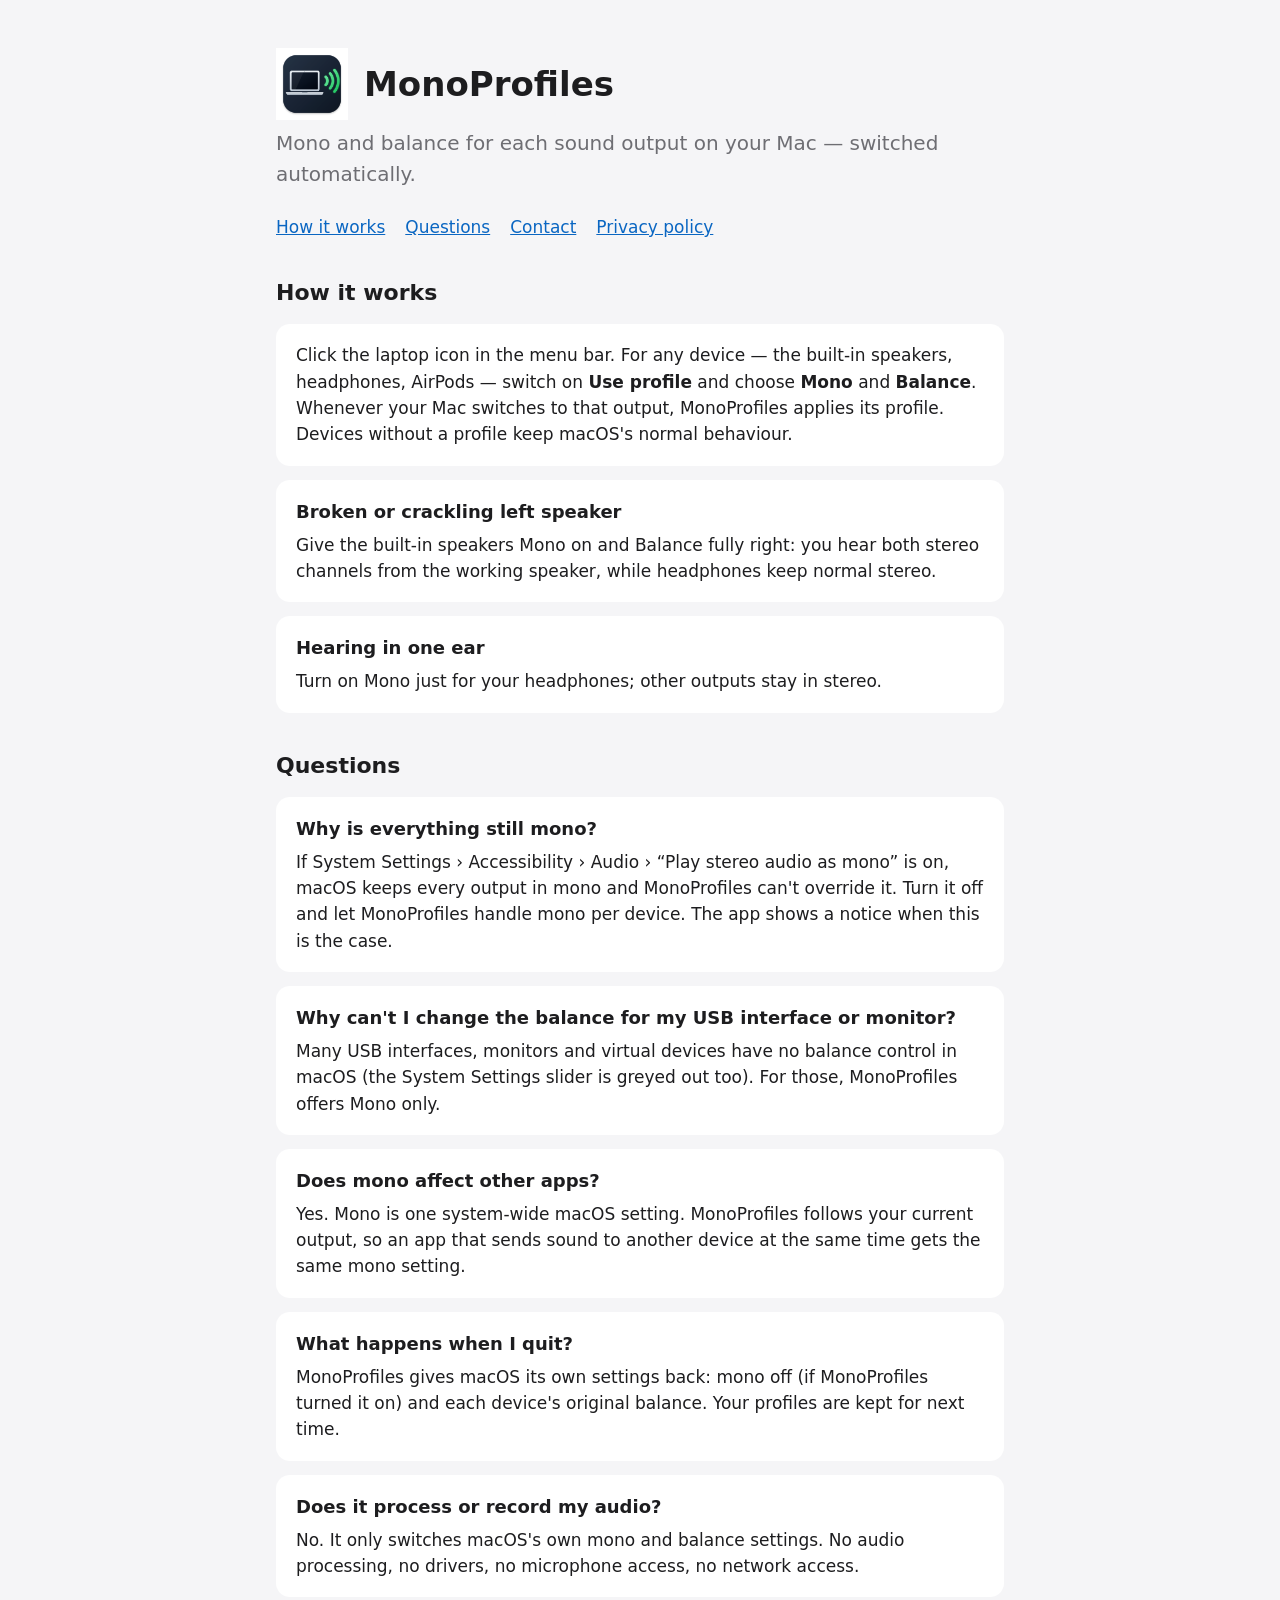
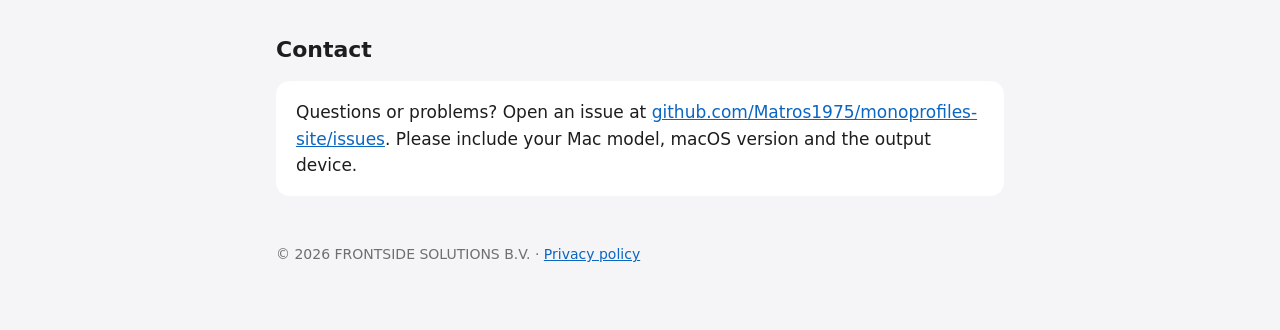
==== index.html @ 1a88a3c4 "MonoProfiles support and privacy pages Co-Authored-By: Claude Opus 5.5 <noreply@anthropic.com>" ====
<!doctype html>
<html lang="en">
<head>
  <meta charset="utf-8">
  <meta name="viewport" content="width=device-width, initial-scale=1">
  <title>MonoProfiles — Support</title>
  <meta name="description" content="MonoProfiles gives each sound output on your Mac its own mono and balance setting.">
  <link rel="stylesheet" href="style.css">
</head>
<body>
<main>
  <header>
    <img src="icon.png" alt="MonoProfiles icon">
    <h1>MonoProfiles</h1>
  </header>
  <p class="lead">Mono and balance for each sound output on your Mac — switched automatically.</p>
  <nav>
    <a href="#how">How it works</a>
    <a href="#faq">Questions</a>
    <a href="#contact">Contact</a>
    <a href="privacy.html">Privacy policy</a>
  </nav>

  <h2 id="how">How it works</h2>
  <div class="card">
    <p>Click the laptop icon in the menu bar. For any device — the built-in speakers, headphones,
      AirPods — switch on <strong>Use profile</strong> and choose <strong>Mono</strong> and
      <strong>Balance</strong>. Whenever your Mac switches to that output, MonoProfiles applies its
      profile. Devices without a profile keep macOS's normal behaviour.</p>
  </div>
  <div class="card">
    <h3>Broken or crackling left speaker</h3>
    <p>Give the built-in speakers Mono on and Balance fully right: you hear both stereo channels from
      the working speaker, while headphones keep normal stereo.</p>
  </div>
  <div class="card">
    <h3>Hearing in one ear</h3>
    <p>Turn on Mono just for your headphones; other outputs stay in stereo.</p>
  </div>

  <h2 id="faq">Questions</h2>
  <div class="card">
    <h3>Why is everything still mono?</h3>
    <p>If System Settings › Accessibility › Audio › “Play stereo audio as mono” is on, macOS keeps
      every output in mono and MonoProfiles can't override it. Turn it off and let MonoProfiles
      handle mono per device. The app shows a notice when this is the case.</p>
  </div>
  <div class="card">
    <h3>Why can't I change the balance for my USB interface or monitor?</h3>
    <p>Many USB interfaces, monitors and virtual devices have no balance control in macOS (the
      System Settings slider is greyed out too). For those, MonoProfiles offers Mono only.</p>
  </div>
  <div class="card">
    <h3>Does mono affect other apps?</h3>
    <p>Yes. Mono is one system-wide macOS setting. MonoProfiles follows your current output, so an
      app that sends sound to another device at the same time gets the same mono setting.</p>
  </div>
  <div class="card">
    <h3>What happens when I quit?</h3>
    <p>MonoProfiles gives macOS its own settings back: mono off (if MonoProfiles turned it on) and
      each device's original balance. Your profiles are kept for next time.</p>
  </div>
  <div class="card">
    <h3>Does it process or record my audio?</h3>
    <p>No. It only switches macOS's own mono and balance settings. No audio processing, no drivers,
      no microphone access, no network access.</p>
  </div>

  <h2 id="contact">Contact</h2>
  <div class="card">
    <p>Questions or problems? Open an issue at
      <a href="https://github.com/Matros1975/monoprofiles-site/issues">github.com/Matros1975/monoprofiles-site/issues</a>.
      Please include your Mac model, macOS version and the output device.</p>
  </div>

  <footer>© 2026 FRONTSIDE SOLUTIONS B.V. · <a href="privacy.html">Privacy policy</a></footer>
</main>
</body>
</html>
---- style.css ----
:root {
  --bg: #f5f5f7;
  --fg: #1d1d1f;
  --muted: #6e6e73;
  --card: #ffffff;
  --accent: #16a34a;
  --link: #0a66c2;
}
@media (prefers-color-scheme: dark) {
  :root {
    --bg: #111418;
    --fg: #f5f5f7;
    --muted: #a1a1a6;
    --card: #1c2026;
    --accent: #4ade80;
    --link: #6cb6ff;
  }
}
* { box-sizing: border-box; }
body {
  margin: 0;
  background: var(--bg);
  color: var(--fg);
  font: 17px/1.55 -apple-system, BlinkMacSystemFont, "Segoe UI", system-ui, sans-serif;
}
main { max-width: 760px; margin: 0 auto; padding: 48px 16px 64px; }
header { display: flex; align-items: center; gap: 16px; margin-bottom: 8px; }
header img { width: 72px; height: 72px; }
h1 { font-size: 34px; margin: 0; }
h2 { font-size: 22px; margin: 36px 0 8px; }
p.lead { font-size: 20px; color: var(--muted); margin-top: 4px; }
a { color: var(--link); }
nav { margin: 24px 0; display: flex; gap: 20px; flex-wrap: wrap; }
.card { background: var(--card); border-radius: 14px; padding: 18px 20px; margin: 14px 0; }
.card h3 { margin: 0 0 6px; font-size: 18px; }
.card p { margin: 0; }
footer { margin-top: 48px; color: var(--muted); font-size: 14px; }
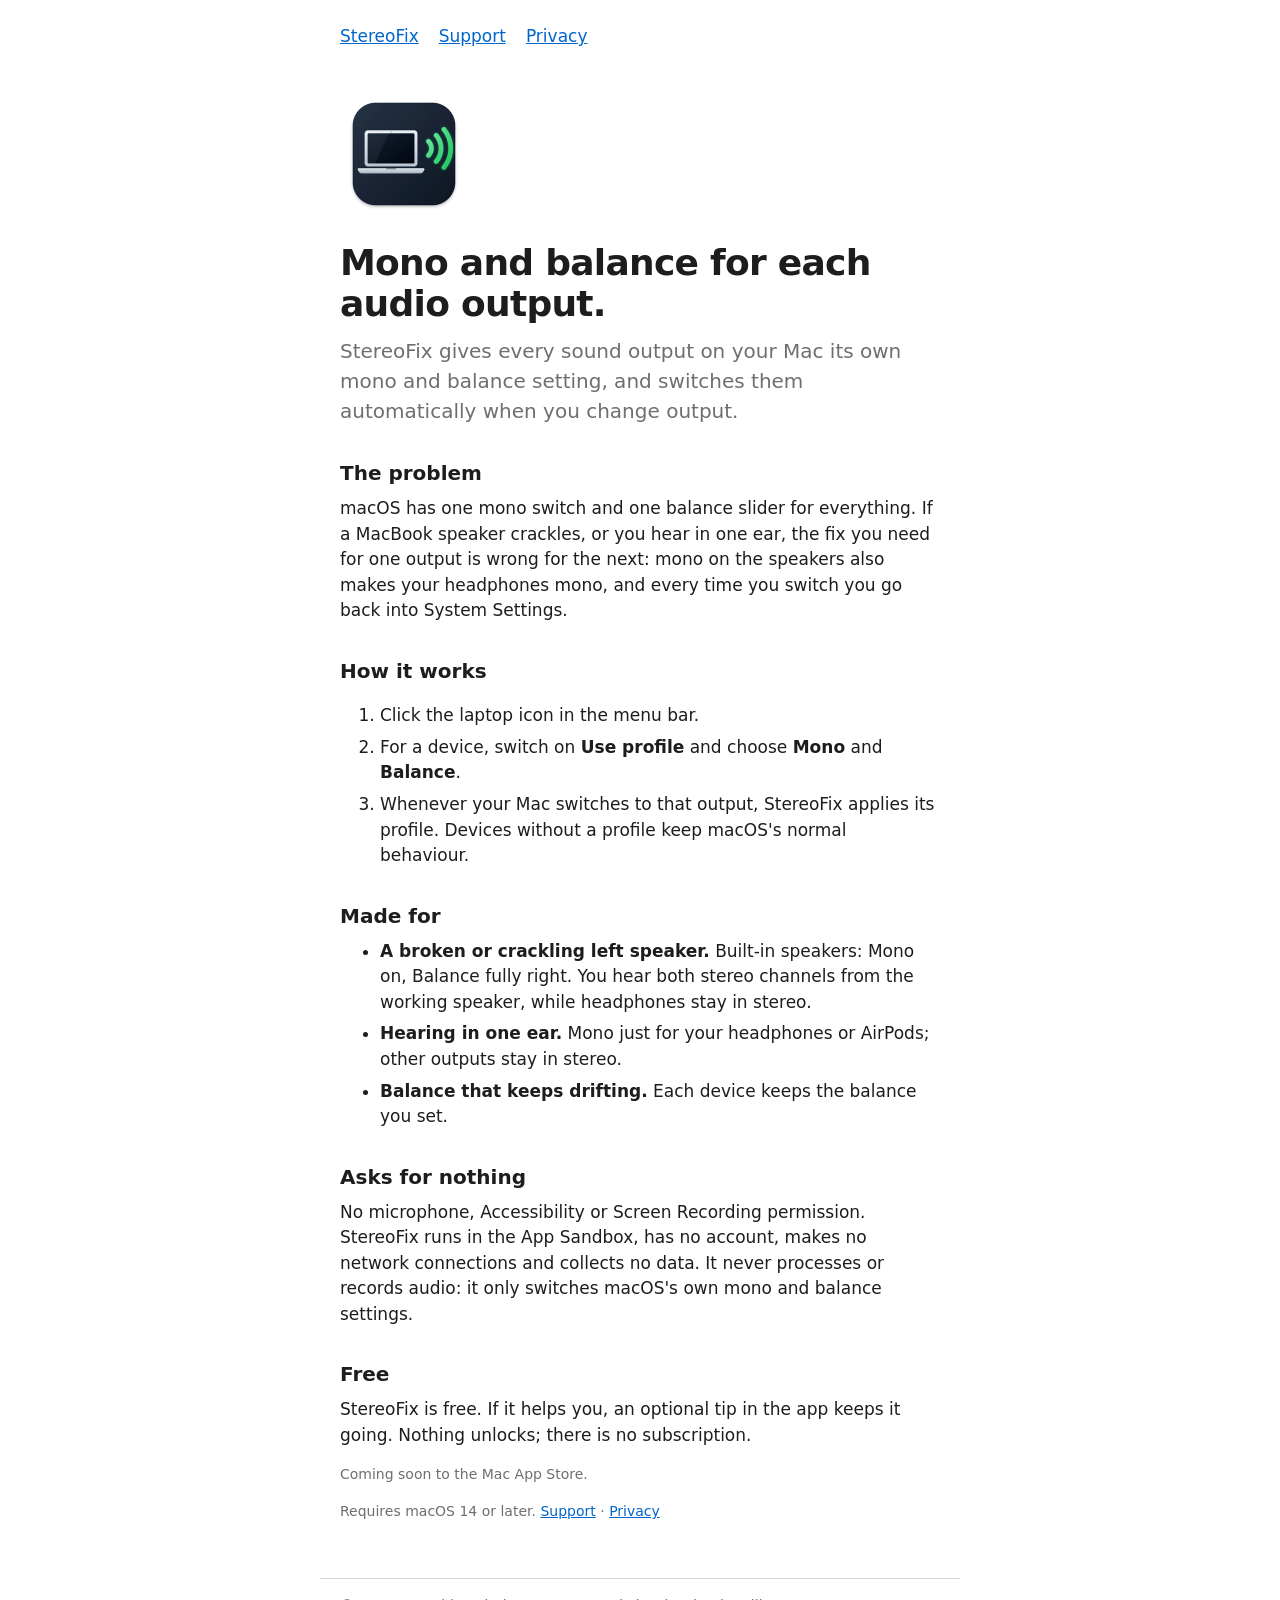
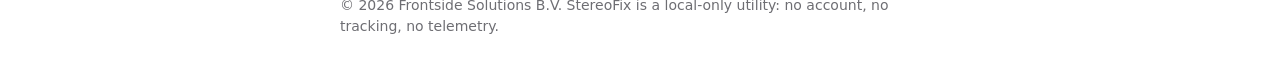
==== commit 49f630d1: "StereoFix pages in the HopFocus style; custom domain Co-Authored-By: Claude Opus 5.5 <noreply@anthro" ====
--- a/index.html
+++ b/index.html
@@ -1,79 +1,70 @@
 <!doctype html>
 <html lang="en">
 <head>
-  <meta charset="utf-8">
-  <meta name="viewport" content="width=device-width, initial-scale=1">
-  <title>MonoProfiles — Support</title>
-  <meta name="description" content="MonoProfiles gives each sound output on your Mac its own mono and balance setting.">
-  <link rel="stylesheet" href="style.css">
+<meta charset="utf-8">
+<meta name="viewport" content="width=device-width, initial-scale=1">
+<title>StereoFix — mono and balance for each audio output</title>
+<meta name="description" content="StereoFix gives each sound output on your Mac its own mono and balance setting.">
+<link rel="icon" href="icon.png">
+<style>
+:root{color-scheme:light dark;--bg:#fff;--fg:#1d1d1f;--mute:#6e6e73;--rule:#d2d2d7;--link:#0066cc}
+@media (prefers-color-scheme:dark){:root{--bg:#000;--fg:#f5f5f7;--mute:#a1a1a6;--rule:#38383a;--link:#2997ff}}
+*{box-sizing:border-box}
+body{margin:0;background:var(--bg);color:var(--fg);font:17px/1.5 -apple-system,BlinkMacSystemFont,"SF Pro Text","Helvetica Neue",system-ui,sans-serif;-webkit-text-size-adjust:100%}
+main,header,footer{max-width:40rem;margin:0 auto;padding:0 1.25rem}
+header{padding-top:1.5rem}
+nav a{margin-right:1.25rem}
+main{padding-top:2.5rem;padding-bottom:2.5rem}
+h1{font-size:2.25rem;line-height:1.15;letter-spacing:-.02em;margin:0 0 .75rem}
+h2{font-size:1.25rem;margin:2rem 0 .5rem}
+p,ul,dl{margin:0 0 1rem}
+li{margin-bottom:.4rem}
+dt{font-weight:600;margin-top:1.5rem}
+dd{margin:.25rem 0 0}
+a{color:var(--link)}
+a:focus-visible{outline:2px solid var(--link);outline-offset:2px;border-radius:2px}
+.lede{font-size:1.25rem;color:var(--mute)}
+.icon{width:128px;height:128px;display:block;margin-bottom:1.5rem}
+.mute,footer{color:var(--mute);font-size:.875rem}
+footer{border-top:1px solid var(--rule);padding-top:1rem;padding-bottom:2rem}
+.price{border:1px solid var(--rule);border-radius:12px;padding:1.25rem 1.25rem .25rem;margin:0 0 1.5rem}
+.price dt{margin-top:0}
+.price dd{margin:.25rem 0 1rem}
+.promise{font-weight:600}
+</style>
 </head>
 <body>
+<header><nav aria-label="Site"><a href="index.html" aria-current="page">StereoFix</a><a href="support.html">Support</a><a href="privacy.html">Privacy</a></nav></header>
 <main>
-  <header>
-    <img src="icon.png" alt="MonoProfiles icon">
-    <h1>MonoProfiles</h1>
-  </header>
-  <p class="lead">Mono and balance for each sound output on your Mac — switched automatically.</p>
-  <nav>
-    <a href="#how">How it works</a>
-    <a href="#faq">Questions</a>
-    <a href="#contact">Contact</a>
-    <a href="privacy.html">Privacy policy</a>
-  </nav>
+<img class="icon" src="icon.png" width="128" height="128" alt="StereoFix app icon">
+<h1>Mono and balance for each audio output.</h1>
+<p class="lede">StereoFix gives every sound output on your Mac its own mono and balance setting, and switches them automatically when you change output.</p>
 
-  <h2 id="how">How it works</h2>
-  <div class="card">
-    <p>Click the laptop icon in the menu bar. For any device — the built-in speakers, headphones,
-      AirPods — switch on <strong>Use profile</strong> and choose <strong>Mono</strong> and
-      <strong>Balance</strong>. Whenever your Mac switches to that output, MonoProfiles applies its
-      profile. Devices without a profile keep macOS's normal behaviour.</p>
-  </div>
-  <div class="card">
-    <h3>Broken or crackling left speaker</h3>
-    <p>Give the built-in speakers Mono on and Balance fully right: you hear both stereo channels from
-      the working speaker, while headphones keep normal stereo.</p>
-  </div>
-  <div class="card">
-    <h3>Hearing in one ear</h3>
-    <p>Turn on Mono just for your headphones; other outputs stay in stereo.</p>
-  </div>
+<h2>The problem</h2>
+<p>macOS has one mono switch and one balance slider for everything. If a MacBook speaker crackles, or you hear in one ear, the fix you need for one output is wrong for the next: mono on the speakers also makes your headphones mono, and every time you switch you go back into System Settings.</p>
 
-  <h2 id="faq">Questions</h2>
-  <div class="card">
-    <h3>Why is everything still mono?</h3>
-    <p>If System Settings › Accessibility › Audio › “Play stereo audio as mono” is on, macOS keeps
-      every output in mono and MonoProfiles can't override it. Turn it off and let MonoProfiles
-      handle mono per device. The app shows a notice when this is the case.</p>
-  </div>
-  <div class="card">
-    <h3>Why can't I change the balance for my USB interface or monitor?</h3>
-    <p>Many USB interfaces, monitors and virtual devices have no balance control in macOS (the
-      System Settings slider is greyed out too). For those, MonoProfiles offers Mono only.</p>
-  </div>
-  <div class="card">
-    <h3>Does mono affect other apps?</h3>
-    <p>Yes. Mono is one system-wide macOS setting. MonoProfiles follows your current output, so an
-      app that sends sound to another device at the same time gets the same mono setting.</p>
-  </div>
-  <div class="card">
-    <h3>What happens when I quit?</h3>
-    <p>MonoProfiles gives macOS its own settings back: mono off (if MonoProfiles turned it on) and
-      each device's original balance. Your profiles are kept for next time.</p>
-  </div>
-  <div class="card">
-    <h3>Does it process or record my audio?</h3>
-    <p>No. It only switches macOS's own mono and balance settings. No audio processing, no drivers,
-      no microphone access, no network access.</p>
-  </div>
+<h2>How it works</h2>
+<ol>
+<li>Click the laptop icon in the menu bar.</li>
+<li>For a device, switch on <strong>Use profile</strong> and choose <strong>Mono</strong> and <strong>Balance</strong>.</li>
+<li>Whenever your Mac switches to that output, StereoFix applies its profile. Devices without a profile keep macOS's normal behaviour.</li>
+</ol>
 
-  <h2 id="contact">Contact</h2>
-  <div class="card">
-    <p>Questions or problems? Open an issue at
-      <a href="https://github.com/Matros1975/monoprofiles-site/issues">github.com/Matros1975/monoprofiles-site/issues</a>.
-      Please include your Mac model, macOS version and the output device.</p>
-  </div>
+<h2>Made for</h2>
+<ul>
+<li><strong>A broken or crackling left speaker.</strong> Built-in speakers: Mono on, Balance fully right. You hear both stereo channels from the working speaker, while headphones stay in stereo.</li>
+<li><strong>Hearing in one ear.</strong> Mono just for your headphones or AirPods; other outputs stay in stereo.</li>
+<li><strong>Balance that keeps drifting.</strong> Each device keeps the balance you set.</li>
+</ul>
 
-  <footer>© 2026 FRONTSIDE SOLUTIONS B.V. · <a href="privacy.html">Privacy policy</a></footer>
+<h2>Asks for nothing</h2>
+<p>No microphone, Accessibility or Screen Recording permission. StereoFix runs in the App Sandbox, has no account, makes no network connections and collects no data. It never processes or records audio: it only switches macOS's own mono and balance settings.</p>
+
+<h2>Free</h2>
+<p>StereoFix is free. If it helps you, an optional tip in the app keeps it going. Nothing unlocks; there is no subscription.</p>
+<p class="mute">Coming soon to the Mac App Store.</p>
+<p class="mute">Requires macOS 14 or later. <a href="support.html">Support</a> &middot; <a href="privacy.html">Privacy</a></p>
 </main>
+<footer>&copy; 2026 Frontside Solutions B.V. StereoFix is a local-only utility: no account, no tracking, no telemetry.</footer>
 </body>
 </html>
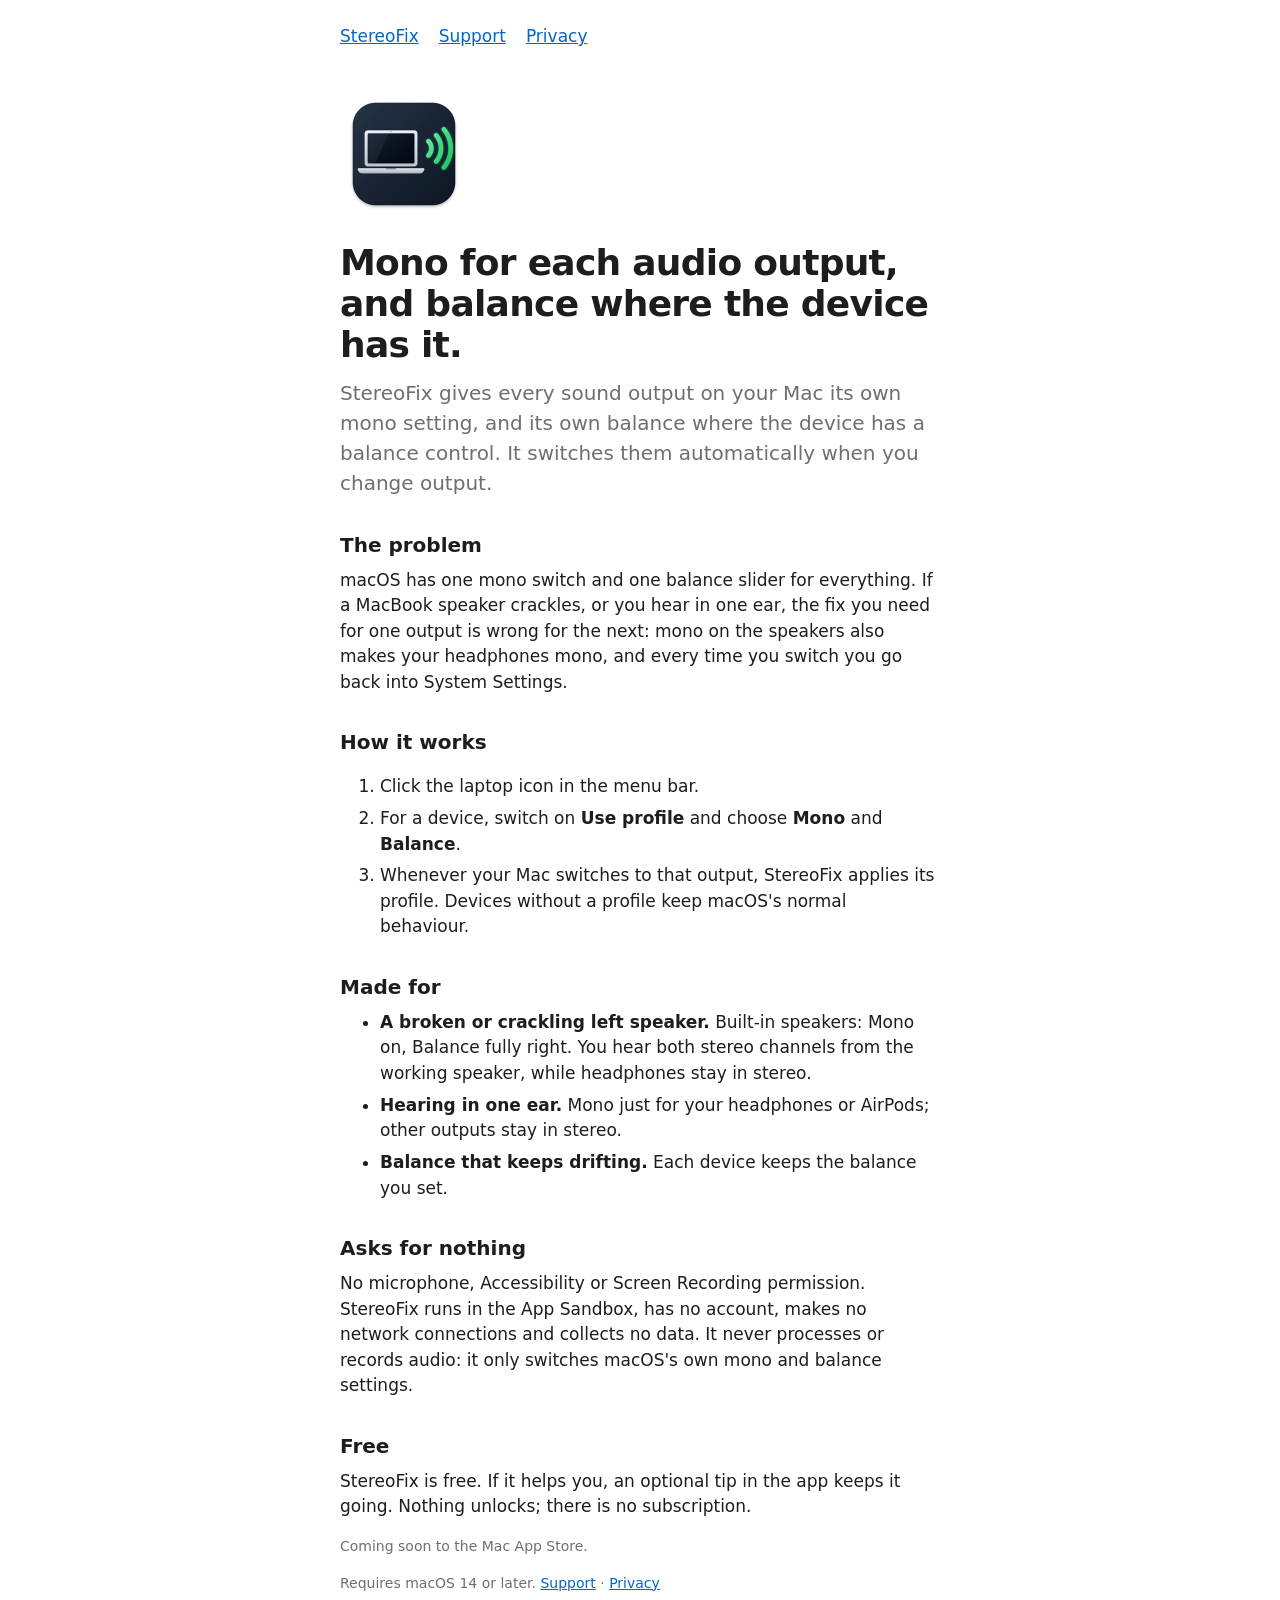
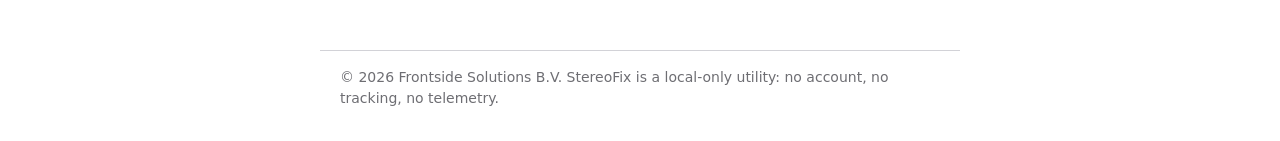
==== commit d6c1d7c8: "Balance only where the device supports it Co-Authored-By: Claude Opus 5.5 <noreply@anthropic.com>" ====
--- a/index.html
+++ b/index.html
@@ -3,8 +3,8 @@
 <head>
 <meta charset="utf-8">
 <meta name="viewport" content="width=device-width, initial-scale=1">
-<title>StereoFix — mono and balance for each audio output</title>
-<meta name="description" content="StereoFix gives each sound output on your Mac its own mono and balance setting.">
+<title>StereoFix — mono for each audio output, balance where supported</title>
+<meta name="description" content="StereoFix gives each sound output on your Mac its own mono setting, and its own balance where the device has a balance control.">
 <link rel="icon" href="icon.png">
 <style>
 :root{color-scheme:light dark;--bg:#fff;--fg:#1d1d1f;--mute:#6e6e73;--rule:#d2d2d7;--link:#0066cc}
@@ -37,8 +37,8 @@
 <header><nav aria-label="Site"><a href="index.html" aria-current="page">StereoFix</a><a href="support.html">Support</a><a href="privacy.html">Privacy</a></nav></header>
 <main>
 <img class="icon" src="icon.png" width="128" height="128" alt="StereoFix app icon">
-<h1>Mono and balance for each audio output.</h1>
-<p class="lede">StereoFix gives every sound output on your Mac its own mono and balance setting, and switches them automatically when you change output.</p>
+<h1>Mono for each audio output, and balance where the device has it.</h1>
+<p class="lede">StereoFix gives every sound output on your Mac its own mono setting, and its own balance where the device has a balance control. It switches them automatically when you change output.</p>
 
 <h2>The problem</h2>
 <p>macOS has one mono switch and one balance slider for everything. If a MacBook speaker crackles, or you hear in one ear, the fix you need for one output is wrong for the next: mono on the speakers also makes your headphones mono, and every time you switch you go back into System Settings.</p>
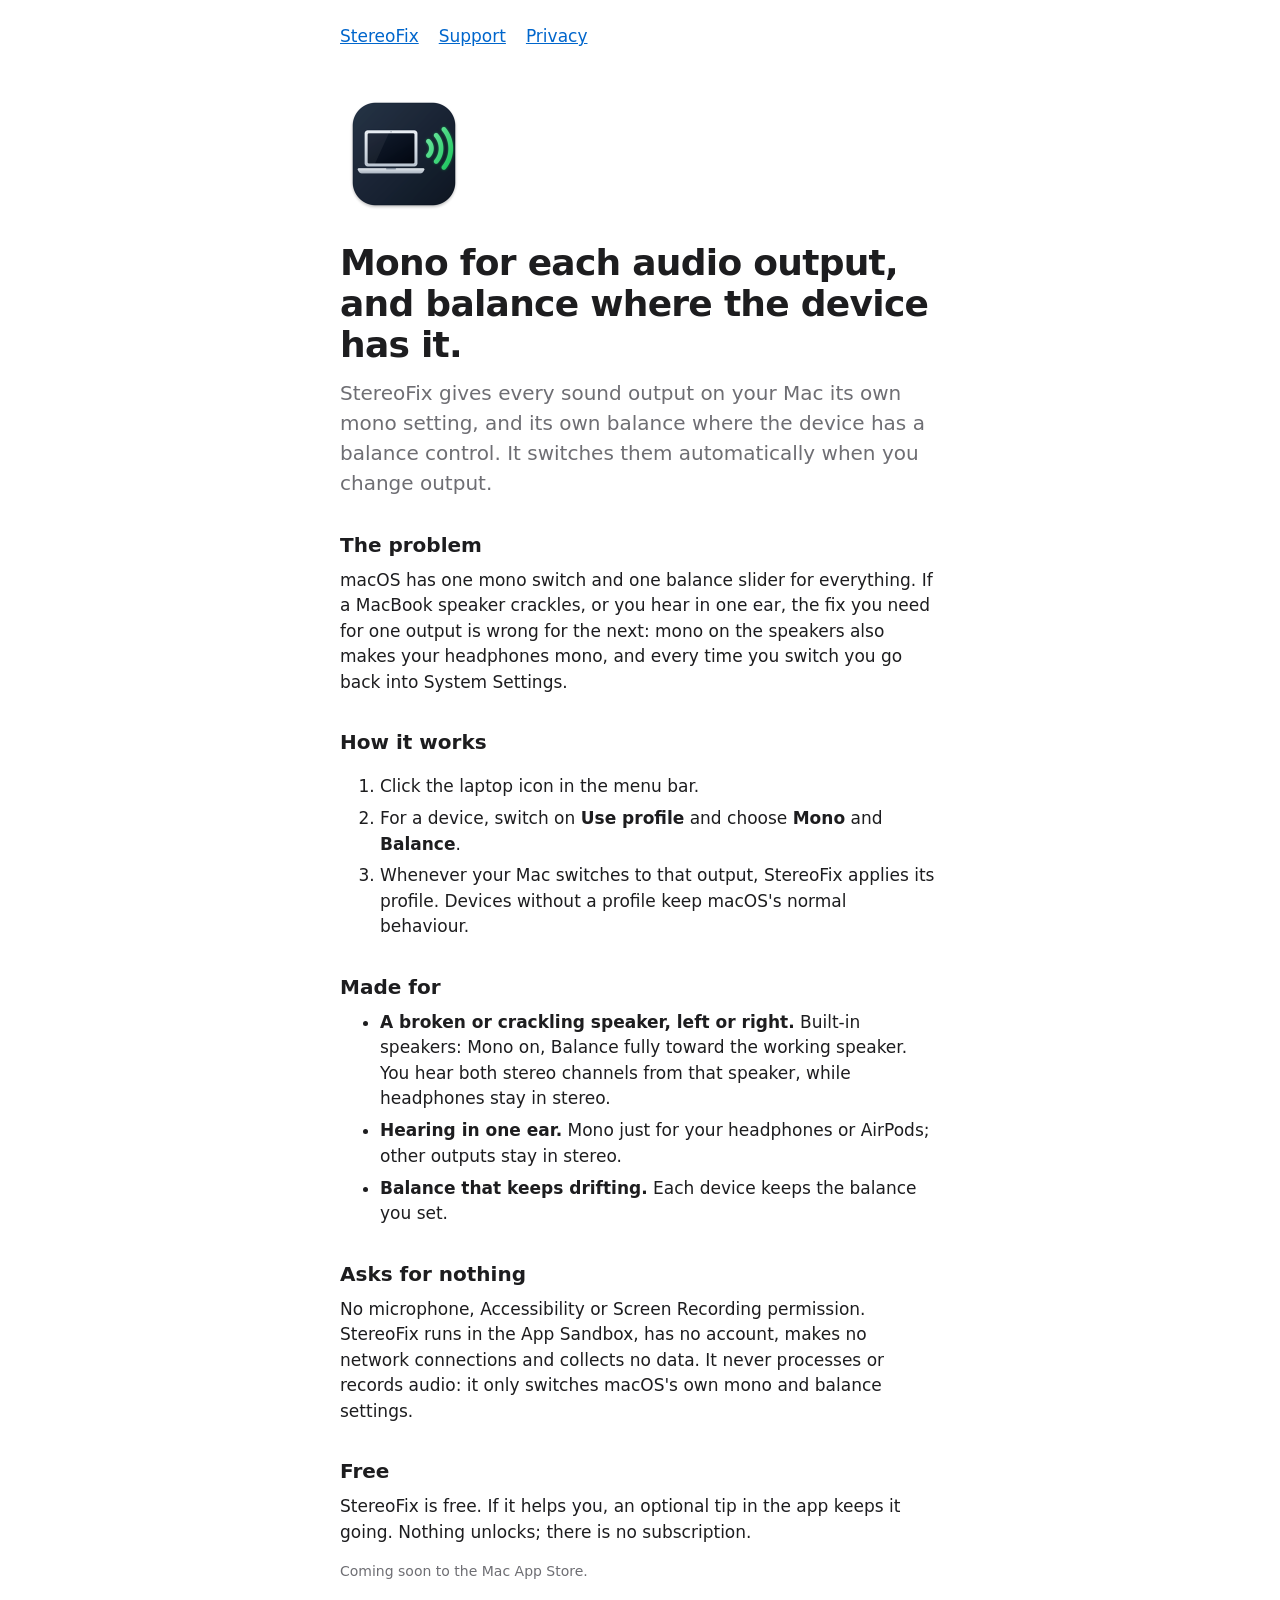
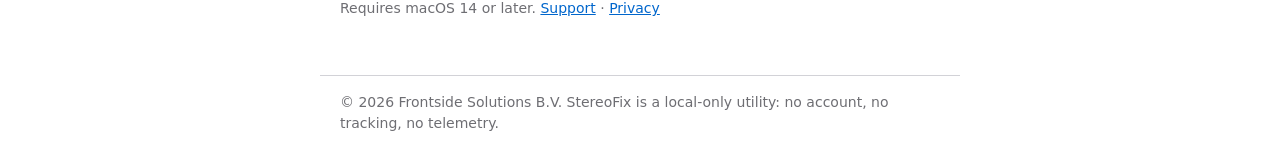
==== commit a4aafe4e: "Broken speaker can be left or right Co-Authored-By: Claude Opus 5.5 <noreply@anthropic.com>" ====
--- a/index.html
+++ b/index.html
@@ -52,7 +52,7 @@
 
 <h2>Made for</h2>
 <ul>
-<li><strong>A broken or crackling left speaker.</strong> Built-in speakers: Mono on, Balance fully right. You hear both stereo channels from the working speaker, while headphones stay in stereo.</li>
+<li><strong>A broken or crackling speaker, left or right.</strong> Built-in speakers: Mono on, Balance fully toward the working speaker. You hear both stereo channels from that speaker, while headphones stay in stereo.</li>
 <li><strong>Hearing in one ear.</strong> Mono just for your headphones or AirPods; other outputs stay in stereo.</li>
 <li><strong>Balance that keeps drifting.</strong> Each device keeps the balance you set.</li>
 </ul>
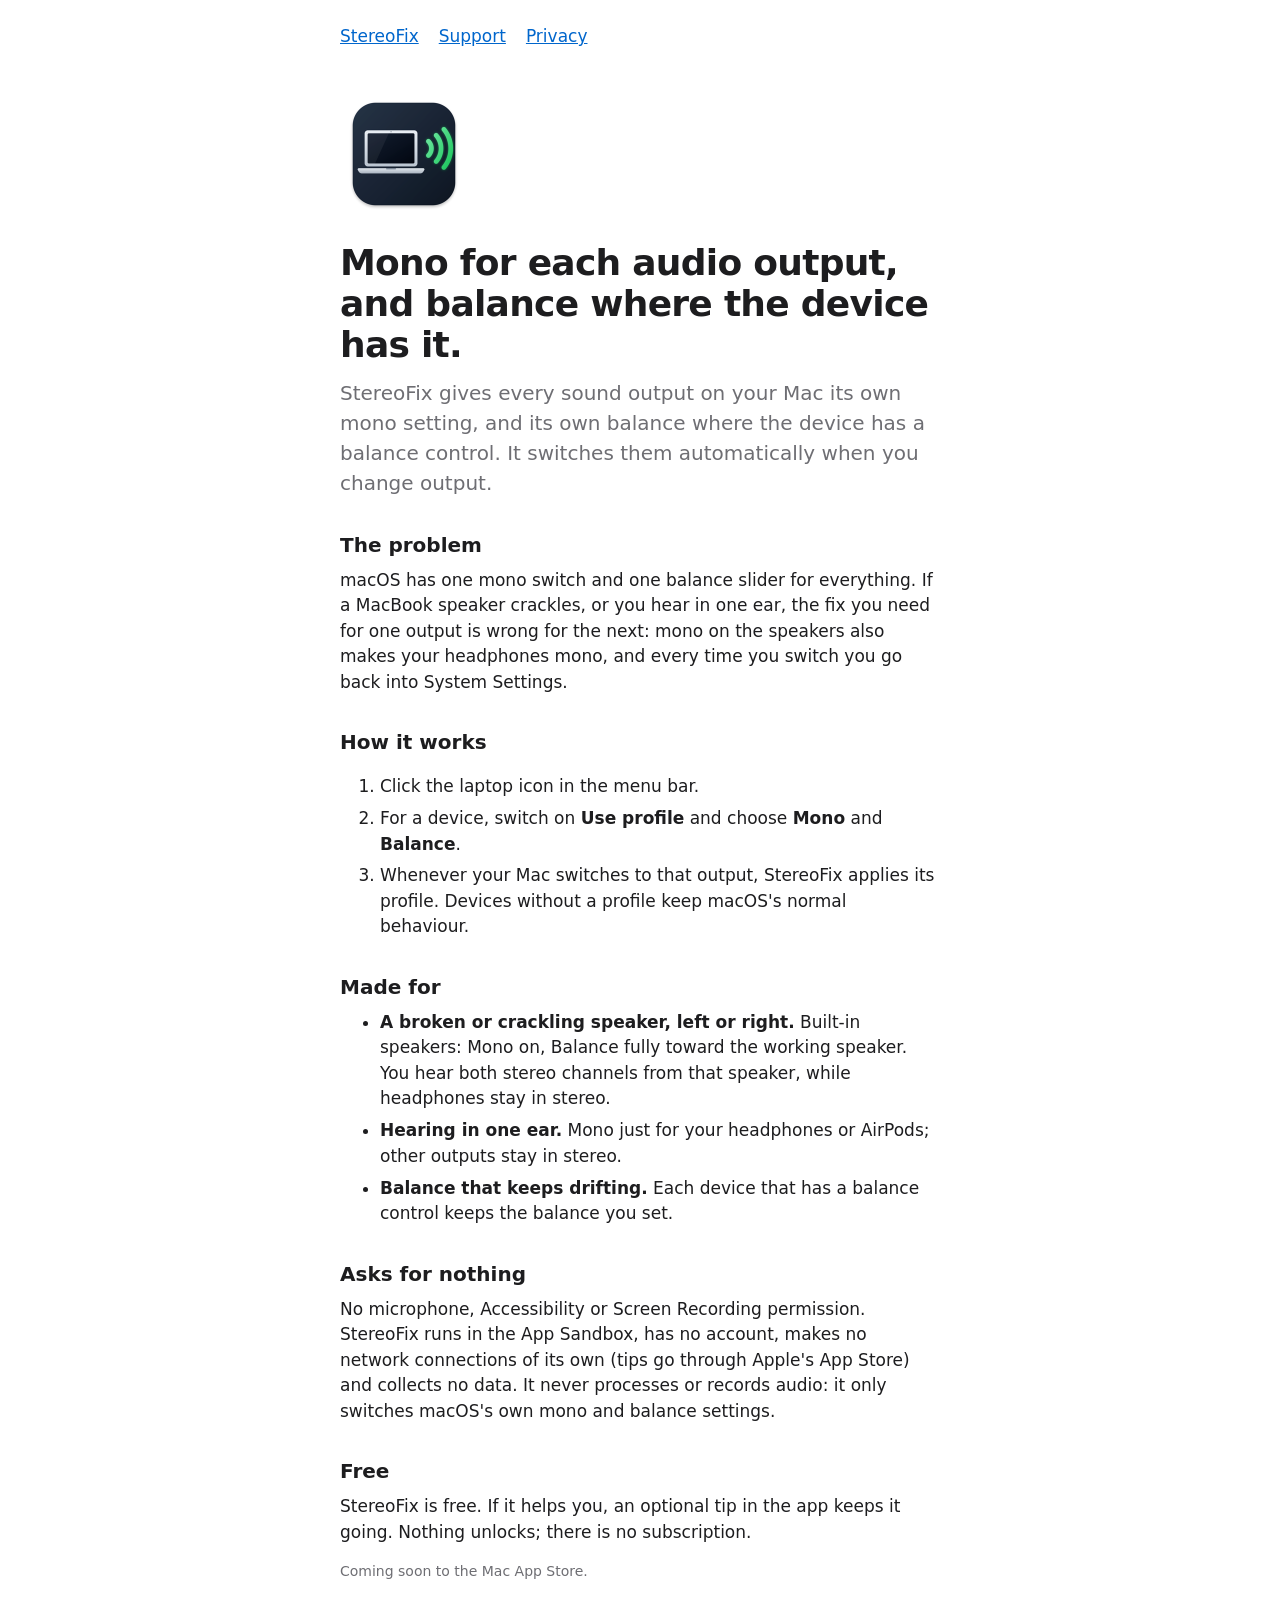
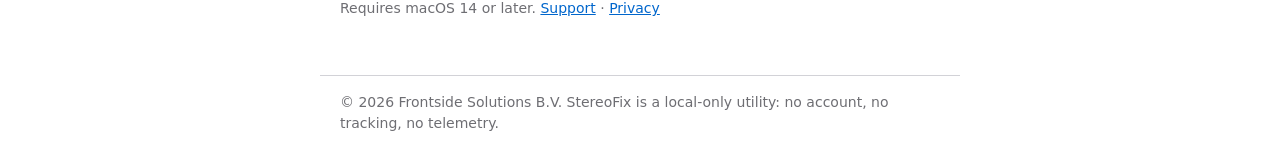
==== commit 9ecf81cb: "Privacy and balance wording Co-Authored-By: Claude Opus 5.5 <noreply@anthropic.com>" ====
--- a/index.html
+++ b/index.html
@@ -54,11 +54,11 @@
 <ul>
 <li><strong>A broken or crackling speaker, left or right.</strong> Built-in speakers: Mono on, Balance fully toward the working speaker. You hear both stereo channels from that speaker, while headphones stay in stereo.</li>
 <li><strong>Hearing in one ear.</strong> Mono just for your headphones or AirPods; other outputs stay in stereo.</li>
-<li><strong>Balance that keeps drifting.</strong> Each device keeps the balance you set.</li>
+<li><strong>Balance that keeps drifting.</strong> Each device that has a balance control keeps the balance you set.</li>
 </ul>
 
 <h2>Asks for nothing</h2>
-<p>No microphone, Accessibility or Screen Recording permission. StereoFix runs in the App Sandbox, has no account, makes no network connections and collects no data. It never processes or records audio: it only switches macOS's own mono and balance settings.</p>
+<p>No microphone, Accessibility or Screen Recording permission. StereoFix runs in the App Sandbox, has no account, makes no network connections of its own (tips go through Apple's App Store) and collects no data. It never processes or records audio: it only switches macOS's own mono and balance settings.</p>
 
 <h2>Free</h2>
 <p>StereoFix is free. If it helps you, an optional tip in the app keeps it going. Nothing unlocks; there is no subscription.</p>
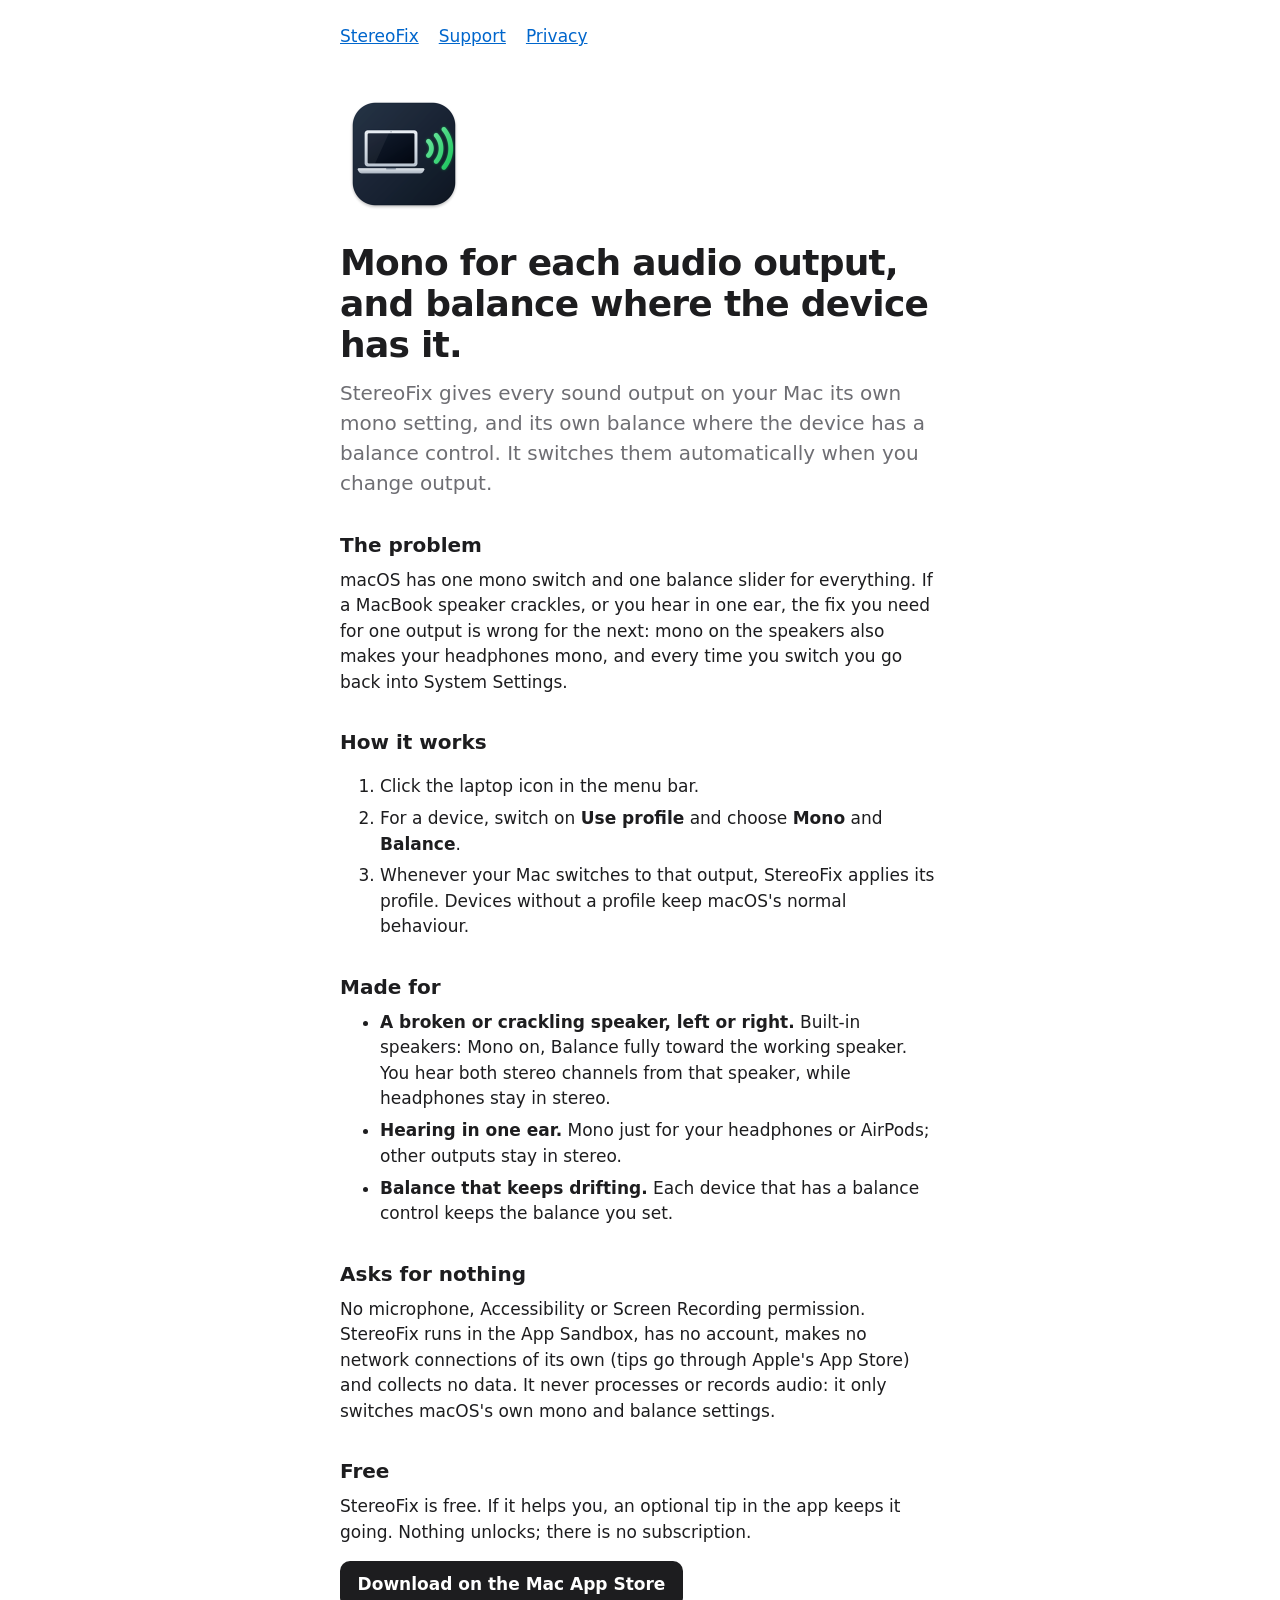
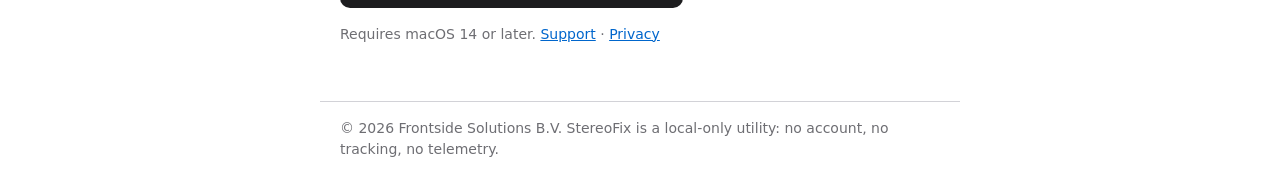
==== commit 74c3b0af: "App Store link: StereoFix is live Co-Authored-By: Claude Opus 5.5 <noreply@anthropic.com>" ====
--- a/index.html
+++ b/index.html
@@ -31,6 +31,7 @@
 .price dt{margin-top:0}
 .price dd{margin:.25rem 0 1rem}
 .promise{font-weight:600}
+.store{display:inline-block;background:var(--fg);color:var(--bg);text-decoration:none;font-weight:600;border-radius:10px;padding:.65rem 1.1rem}
 </style>
 </head>
 <body>
@@ -62,7 +63,7 @@
 
 <h2>Free</h2>
 <p>StereoFix is free. If it helps you, an optional tip in the app keeps it going. Nothing unlocks; there is no subscription.</p>
-<p class="mute">Coming soon to the Mac App Store.</p>
+<p><a class="store" href="https://apps.apple.com/app/id6823653233">Download on the Mac App Store</a></p>
 <p class="mute">Requires macOS 14 or later. <a href="support.html">Support</a> &middot; <a href="privacy.html">Privacy</a></p>
 </main>
 <footer>&copy; 2026 Frontside Solutions B.V. StereoFix is a local-only utility: no account, no tracking, no telemetry.</footer>
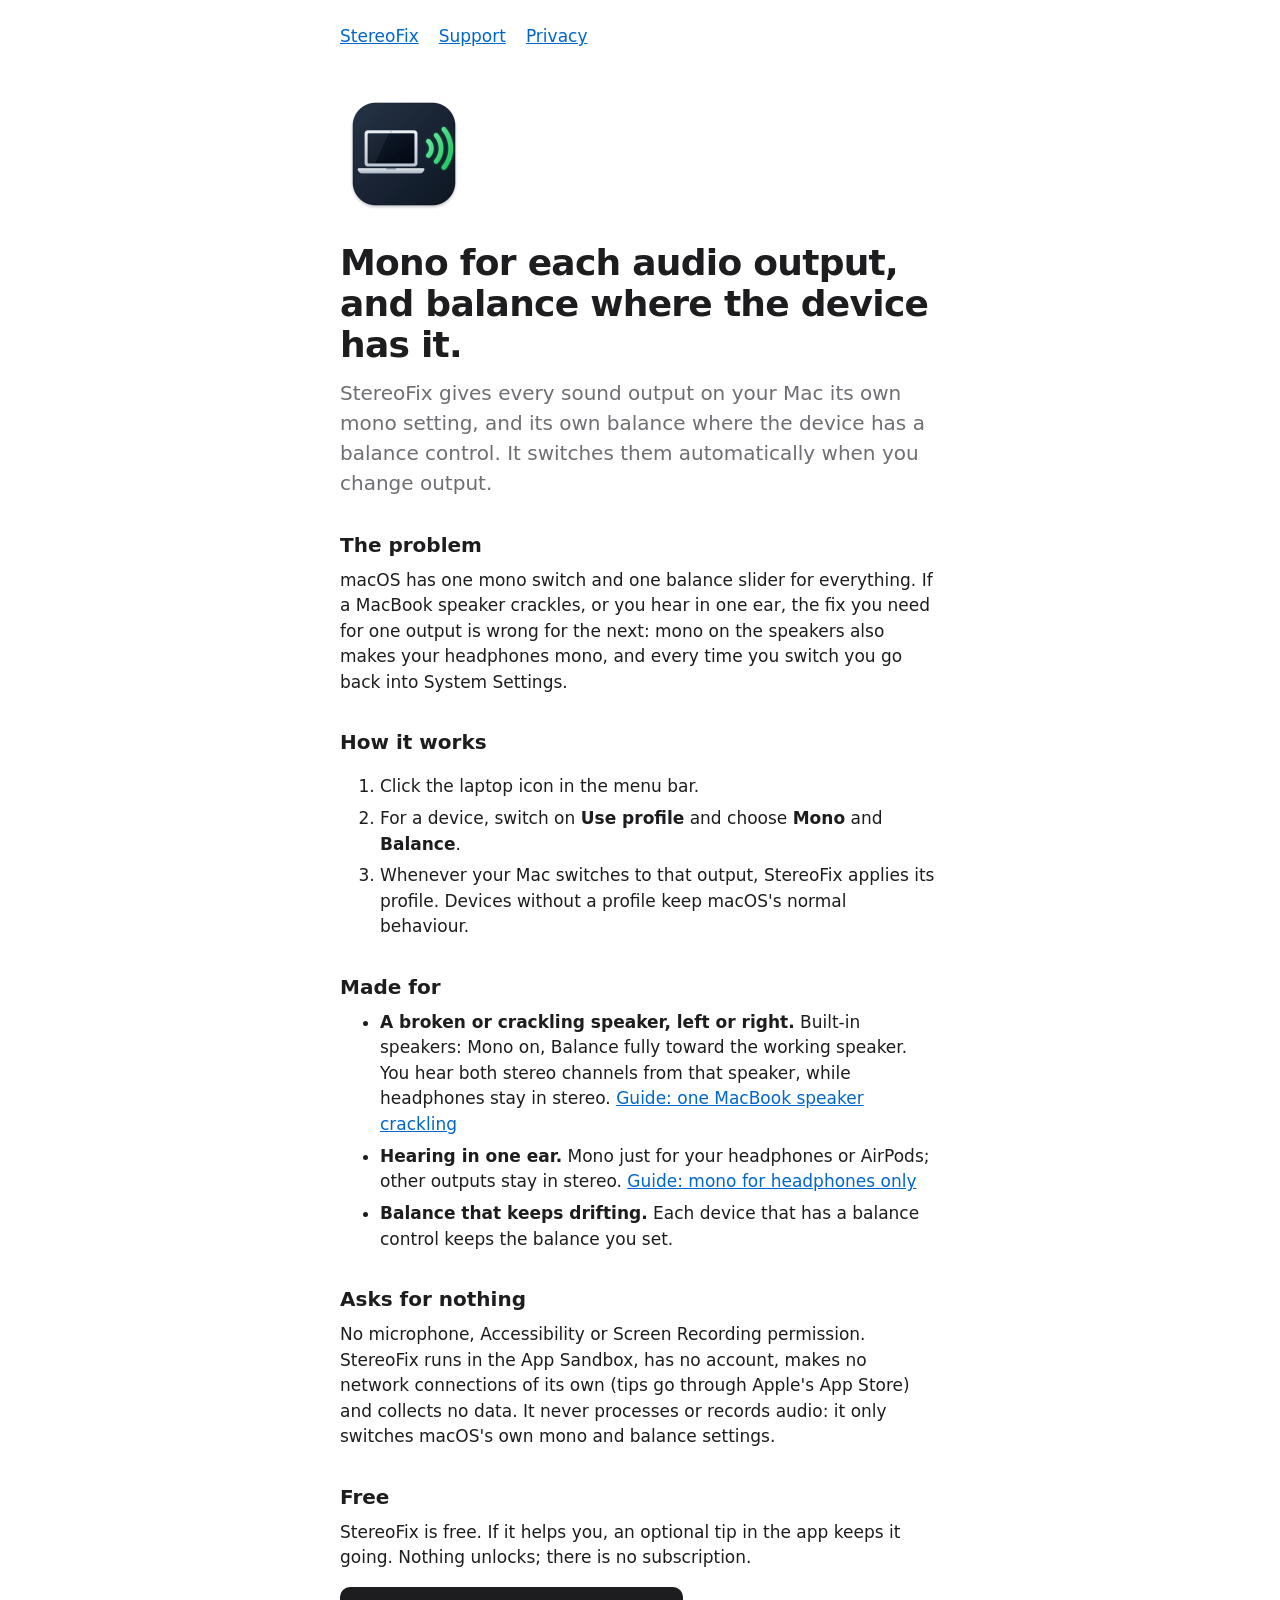
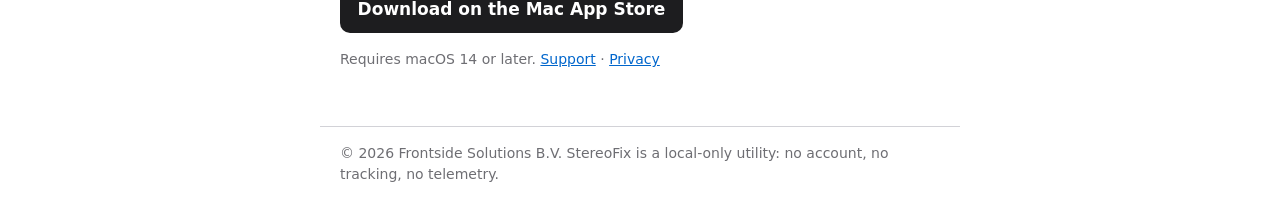
==== commit 161d3191: "Help guides, sitemap, robots.txt, llms.txt Co-Authored-By: Claude Opus 5.5 <noreply@anthropic.com>" ====
--- a/index.html
+++ b/index.html
@@ -5,6 +5,7 @@
 <meta name="viewport" content="width=device-width, initial-scale=1">
 <title>StereoFix — mono for each audio output, balance where supported</title>
 <meta name="description" content="StereoFix gives each sound output on your Mac its own mono setting, and its own balance where the device has a balance control.">
+<link rel="canonical" href="https://stereofix.front-side-solutions.com/">
 <link rel="icon" href="icon.png">
 <style>
 :root{color-scheme:light dark;--bg:#fff;--fg:#1d1d1f;--mute:#6e6e73;--rule:#d2d2d7;--link:#0066cc}
@@ -53,8 +54,8 @@
 
 <h2>Made for</h2>
 <ul>
-<li><strong>A broken or crackling speaker, left or right.</strong> Built-in speakers: Mono on, Balance fully toward the working speaker. You hear both stereo channels from that speaker, while headphones stay in stereo.</li>
-<li><strong>Hearing in one ear.</strong> Mono just for your headphones or AirPods; other outputs stay in stereo.</li>
+<li><strong>A broken or crackling speaker, left or right.</strong> Built-in speakers: Mono on, Balance fully toward the working speaker. You hear both stereo channels from that speaker, while headphones stay in stereo. <a href="macbook-speaker-crackling.html">Guide: one MacBook speaker crackling</a></li>
+<li><strong>Hearing in one ear.</strong> Mono just for your headphones or AirPods; other outputs stay in stereo. <a href="mono-audio-one-ear-mac.html">Guide: mono for headphones only</a></li>
 <li><strong>Balance that keeps drifting.</strong> Each device that has a balance control keeps the balance you set.</li>
 </ul>
 
